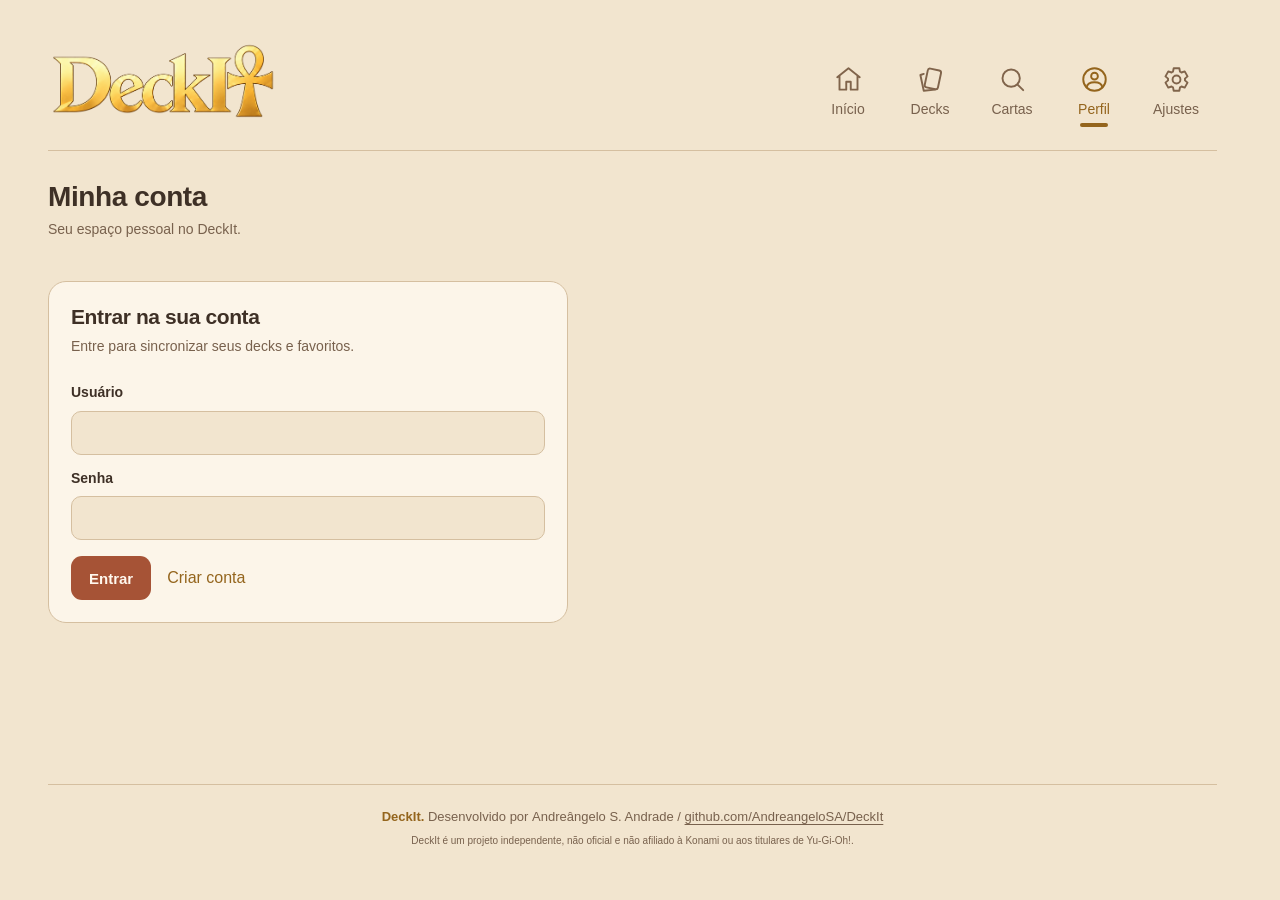
==== frontend/account.html @ 8d0951a1 "Fixed a bunch of theme inconsistencies, extended access token lifetime to 20 minutes" ====
<!DOCTYPE html>
<html lang="pt-BR">
<head>
  <meta charset="UTF-8">
  <meta name="viewport" content="width=device-width, initial-scale=1">
  <meta name="theme-color" content="#f2e5cf">
  <meta name="deckit-api-base" content="https://deckit-api.onrender.com/api/">
  <link rel="icon" type="image/png" sizes="48x48" href="assets/logo/favicon.png">
  <title>DeckIt — Minha conta</title>
  <link rel="stylesheet" href="css/style.css?v=20261104-full-theme">
  <link rel="stylesheet" href="css/account.css">
  <link rel="stylesheet" href="css/i18n-layout.css">
</head>
<body>
<a class="skip-link" href="#conteudo">Pular para o conteúdo</a>
  <div class="app">
    <header class="header">
      <div class="brand"><img src="assets/logo/deckit-contorno.png" width="2172" height="724" alt="DeckIt"></div>

    </header>
    <main id="conteudo" class="main account-page">
      <header class="account-heading">
        <h1>Minha conta</h1>
        <p>Seu espaço pessoal no DeckIt.</p>
      </header>
      <section id="auth-panel" class="auth-panel" aria-labelledby="auth-title" hidden>
        <h2 id="auth-title">Entrar na sua conta</h2>
        <p id="auth-description">Entre para sincronizar seus decks e favoritos.</p>
        <form id="auth-form" class="auth-form">
          <label for="auth-username">Usuário</label>
          <input id="auth-username" name="username" type="text" autocomplete="username" required>
          <div id="auth-email-row" hidden>
            <label for="auth-email">E-mail</label>
            <input id="auth-email" name="email" type="email" autocomplete="email">
          </div>
          <label for="auth-password">Senha</label>
          <input id="auth-password" name="password" type="password" autocomplete="current-password" required>
          <p id="auth-message" class="auth-message" role="status" hidden></p>
          <div class="auth-actions">
            <button id="auth-submit" class="create-button" type="submit">Entrar</button>
            <button id="auth-mode-toggle" class="auth-mode-toggle" type="button">Criar conta</button>
          </div>
        </form>
      </section>
      <div id="account-content" hidden>      <section class="profile-card" aria-labelledby="profile-name">
        <div class="avatar" aria-hidden="true">AS</div>
        <div class="profile-copy">
          <h2 id="profile-name">Andreângelo S. Andrade</h2>
          <p id="profile-email">andreangelo@example.com</p>
          <span class="member-label">Membro DeckIt</span>
        </div>
        <button class="edit-profile" type="button" aria-disabled="true">Editar perfil</button>
      </section>
      <section class="account-stats" aria-label="Resumo da coleção">
        <article class="stat-card"><span class="stat-value" data-profile-stat="decks">4</span><span class="stat-label">Decks</span></article>
        <article class="stat-card"><span class="stat-value" data-profile-stat="cards">0</span><span class="stat-label">Cartas totais</span></article>
        <article class="stat-card"><span class="stat-value stat-text" data-profile-stat="most-used">—</span><span class="stat-label">Carta mais utilizada</span></article>
        <article class="stat-card"><span class="stat-value" data-profile-stat="favorites">0</span><span class="stat-label">Cartas favoritas</span></article>
      </section>
      <section class="account-section" aria-labelledby="account-details-title">
        <h2 id="account-details-title">Dados da conta</h2>
        <dl class="account-details">
          <div><dt>Nome</dt><dd id="account-name">Andreângelo S. Andrade</dd></div>
          <div><dt>E-mail</dt><dd id="account-email">andreangelo@example.com</dd></div>
          <div><dt>Idioma</dt><dd>Português (Brasil)</dd></div>
        </dl>
      </section>
      <section class="account-section" aria-labelledby="account-actions-title">
        <h2 id="account-actions-title">Conta</h2>
        <a class="account-action" href="settings.html"><span><strong>Configurações</strong><small>Tema e idioma</small></span><span aria-hidden="true">→</span></a>
        <button id="logout-button" class="account-action logout-action" type="button"><span><strong>Sair da conta</strong><small>Encerrar sua sessão neste dispositivo</small></span><span aria-hidden="true">→</span></button>
      </section>
      <p class="account-note" id="account-note">Os dados exibidos são exemplos visuais e ainda não estão vinculados a uma conta.</p>
      </div>
    </main>
    <footer class="site-footer">
      <p><strong>DeckIt.</strong> <span>Desenvolvido por</span> <span class="author">Andreângelo S. Andrade</span> / <a class="repository-link" href="https://github.com/AndreangeloSA/DeckIt">github.com/AndreangeloSA/DeckIt</a></p>
      <p class="site-disclaimer">DeckIt é um projeto independente, não oficial e não afiliado à Konami ou aos titulares de Yu-Gi-Oh!.</p>
    </footer>
    <nav class="bottom-nav" aria-label="Navegação principal">
      <a class="nav-item" href="index.html"><svg class="icon" viewBox="0 0 24 24" fill="none" stroke="currentColor" stroke-width="1.7" stroke-linecap="round" stroke-linejoin="round" aria-hidden="true"><path d="m2 10 10-8 10 8M4 9v12h6v-7h4v7h6V9"/></svg><span>Início</span></a>
      <a class="nav-item" href="decks.html"><svg class="icon" viewBox="0 0 24 24" fill="none" stroke="currentColor" stroke-width="1.7" stroke-linecap="round" stroke-linejoin="round" aria-hidden="true"><rect x="8" y="3" width="12" height="17" rx="2" transform="rotate(12 14 12)"/><path d="m6 7-3 1 3 14 10-1"/></svg><span>Decks</span></a>
      <a class="nav-item" href="search.html"><svg class="icon" viewBox="0 0 24 24" fill="none" stroke="currentColor" stroke-width="1.7" stroke-linecap="round" stroke-linejoin="round" aria-hidden="true"><circle cx="10.8" cy="10.8" r="7.7"/><path d="m16.5 16.5 5 5"/></svg><span>Cartas</span></a>
      <a class="nav-item active" href="account.html" aria-current="page"><svg class="icon" viewBox="0 0 24 24" fill="none" stroke="currentColor" stroke-width="1.7" stroke-linecap="round" stroke-linejoin="round" aria-hidden="true"><circle cx="12" cy="12" r="10"/><circle cx="12" cy="9" r="3"/><path d="M5 19c1-6 13-6 14 0"/></svg><span>Perfil</span></a>
      <a class="nav-item" href="settings.html" aria-label="Configurações"><svg class="icon" viewBox="0 0 24 24" fill="none" stroke="currentColor" stroke-width="1.7" stroke-linecap="round" stroke-linejoin="round" aria-hidden="true"><path d="M9.5 2h5l.6 3a8 8 0 0 1 1.3.8l2.9-1 2.5 4.4-2.3 2a8 8 0 0 1 0 1.6l2.3 2-2.5 4.4-2.9-1a8 8 0 0 1-1.3.8l-.6 3h-5l-.6-3a8 8 0 0 1-1.3-.8l-2.9 1-2.5-4.4 2.3-2a8 8 0 0 1 0-1.6l-2.3-2 2.5-4.4 2.9 1A8 8 0 0 1 8.9 5Z"/><circle cx="12" cy="12" r="3.5"/></svg><span>Ajustes</span></a>
    </nav>
  </div>
  <script src="js/api.js?v=20261103-persistent-cache" defer></script>
  <script src="js/app.js?v=20261103-collection-edit-labels" defer></script>
</body>
</html>
---- frontend/css/style.css ----
html { scrollbar-gutter: stable; }
:root {
  color-scheme: light;
  --background: #f2e5cf;
  --surface: #fcf5e9;
  --text: #3e3026;
  --muted: #78614d;
  --icon: #80644b;
  --gold: #94651d;
  --border: #d5bfa0;
  --accent: #a65336;
  --accent-hover: #873f2b;
  --on-accent: #fff8ee;
  --accent-soft: #f1e3cf;
}
* { box-sizing: border-box; }
body { margin: 0; background: var(--background); color: var(--text); font-family: Arial, Helvetica, sans-serif; line-height: 1.4; }
button, input, a { -webkit-tap-highlight-color: transparent; }
button, input { font: inherit; }
button { color: inherit; cursor: pointer; }
button:disabled, button[aria-disabled="true"] { cursor: default; }
a { color: inherit; text-decoration: none; }
button { border: 0; }
button:focus-visible, a:focus-visible, input:focus-visible { outline: 2px solid var(--gold); outline-offset: 5px; }
.icon { width: 24px; height: 24px; flex-shrink: 0; }
.app { max-width: 760px; margin-inline: auto; padding: 24px 16px 0; }
.header { display: flex; align-items: center; justify-content: space-between; margin-bottom: 28px; }
.brand { position: relative; width: clamp(140.4px, 37.8vw, 262.8px); aspect-ratio: 1040 / 360; overflow: hidden; }
.brand img { display: block; width: 100%; height: 100%; object-fit: contain; }
.icon-button { display: inline-flex; align-items: center; justify-content: center; padding: 8px; background: transparent; color: var(--icon); min-width: 44px; min-height: 44px; }

.main { padding-top: 28px; padding-bottom: 32px; border-top: 1px solid var(--border); }
.section-heading { display: flex; align-items: center; justify-content: space-between; gap: 12px; margin-bottom: 8px; }
h1, h2 { font-size: clamp(20px, 4.4vw, 28px); line-height: 1.25; margin: 0; font-weight: 600; letter-spacing: -.4px; }
.text-button { display: flex; align-items: center; gap: 5px; padding: 8px 0 8px 8px; white-space: nowrap; background: none; color: var(--muted); font-size: 14px; }
.text-button .icon { width: 16px; height: 16px; }
.deck-list { display: grid; gap: 6px; }
.deck { width: 100%; display: flex; align-items: center; gap: 16px; padding: 6px 14px; background: var(--surface); border: 1px solid var(--border); border-radius: 15px; text-align: left; }
.deck img { display: block; width: 56px; height: auto; flex-shrink: 0; }
.deck-info { display: grid; gap: 1px; flex: 1; min-width: 0; }
.deck-info strong { font-size: clamp(16px, 3.7vw, 24px); font-weight: 600; }
.deck-info > span { font-size: 14px; color: var(--muted); }
.empty-deck-card { min-height: 104px; cursor: default; }
.empty-deck-art { display: block; width: 74px; aspect-ratio: 421 / 614; flex: 0 0 74px; border: 1px dashed var(--border); border-radius: 7px; background: color-mix(in srgb, var(--surface) 72%, var(--background)); }
@media (min-width: 700px) { .empty-deck-card { min-height: 132px; } }
.deck > .icon { color: var(--icon); width: 19px; }
.catalog { margin-top: 23px; }
.search-bar { display: flex; align-items: center; gap: 12px; margin-top: 10px; padding: 7px 10px 7px 16px; min-height: 57px; background: var(--surface); border: 1.5px solid var(--border); border-radius: 15px; color: var(--icon); }
.search-bar > .icon { width: 26px; height: 26px; }
.search-bar input { width: 100%; min-width: 0; padding: 0; border: 0; background: transparent; font-size: 16px; opacity: 1; }
.search-bar input::placeholder { color: var(--muted); opacity: 1; }
.search-bar .icon-button .icon { width: 27px; height: 27px; }
.card-grid { display: grid; grid-template-columns: repeat(3, minmax(0, 1fr)); gap: 16px; margin-top: 15px; }
.card { margin: 0; min-width: 0; text-align: center; }
.card-frame { padding: 3px; border: 1px solid var(--border); border-radius: 10px; background: var(--surface); box-shadow: inset 0 0 0 2px var(--border); overflow: hidden; }
.card img { display: block; width: 100%; height: auto; border-radius: 4px; }
figcaption { margin-top: 8px; color: var(--muted); font-size: clamp(10px, 2.5vw, 16px); overflow-wrap: break-word; }
.create-area { display: flex; justify-content: center; margin-top: 30px; }
.create-button { display: inline-flex; justify-content: center; align-items: center; gap: 16px; padding: 12px 24px; min-height: 54px; border: 1.5px solid var(--accent); border-radius: 20px; background: var(--accent); color: var(--on-accent); font-size: 18px; font-weight: 600; }
.create-button .icon { width: 28px; height: 28px; }
.bottom-nav { position: fixed; z-index: 10; bottom: 0; left: 0; right: 0; display: grid; grid-template-columns: repeat(5, minmax(0, 1fr)); padding: 12px 8px calc(12px + env(safe-area-inset-bottom)); background: color-mix(in srgb, var(--surface) 94%, transparent); border-top: 1px solid var(--border); backdrop-filter: blur(16px); }
.nav-item { display: flex; justify-content: flex-start; flex-direction: column; align-items: center; gap: 5px; position: relative; padding: 3px 4px 10px; background: transparent; color: var(--muted); font-size: 12px; min-height: 56px; }
.nav-item .icon { width: 27px; height: 27px; color: var(--icon); }
.nav-item.active, .nav-item.active .icon { color: var(--gold); }
.nav-item.active::after { content: ""; width: 28px; height: 4px; border-radius: 8px; background: var(--gold); position: absolute; bottom: 0; }
.sr-only { position: absolute; width: 1px; height: 1px; padding: 0; margin: -1px; overflow: hidden; clip-path: inset(50%); white-space: nowrap; border: 0; }
.skip-link { position: fixed; z-index: 20; top: 10px; left: 10px; padding: 10px; background: var(--gold); color: var(--background); transform: translateY(-200%); }
.skip-link:focus { transform: translateY(0); }
@media (min-width: 540px) {
  .app { padding: 32px 30px 0; }
  .header { margin-bottom: 36px; }
  .deck { padding: 10px 22px; gap: 24px; border-radius: 20px; }
  .deck img { width: 78px; }
  .deck-info > span { font-size: 18px; }
  .text-button { font-size: 18px; }
  .catalog { margin-top: 32px; }
  .search-bar { min-height: 72px; padding-inline: 22px; }
  .search-bar input { font-size: 22px; }
  .card-grid { gap: 28px; margin-top: 22px; }
  .create-area { margin-top: 40px; }
  .create-button { font-size: 22px; padding: 16px 32px; }
}
@media (min-width: 1000px) {
  .app { max-width: 1320px; padding: 40px 48px; display: grid; grid-template-columns: minmax(0, 1fr) 410px; column-gap: 40px; }
  .header { grid-column: 1; min-height: 82px; margin-bottom: 28px; }
  .brand { width: 234px; }
  .bottom-nav { position: static; grid-column: 2; grid-row: 1; width: 410px; grid-template-columns: repeat(5, minmax(64px, 1fr)); align-self: center; align-items: center; justify-self: end; gap: 0; border: 0; padding: 8px 0; background: transparent; backdrop-filter: none; }
  .nav-item { min-width: 64px; font-size: 14px; gap: 8px; }
  .main { grid-column: 1 / -1; display: grid; grid-template-columns: minmax(300px, .85fr) minmax(0, 1.35fr); gap: 32px 48px; align-items: start; padding-bottom: 24px; }
  .catalog { margin-top: 0; grid-column: 2; grid-row: 1; }
  .decks { grid-column: 1; }
  .section-heading { min-height: 35px; margin-bottom: 18px; }
  .deck-list { gap: 12px; }
  .deck { min-height: 132px; gap: 18px; }
  .deck img { width: 72px; }
  .deck-info strong { font-size: 21px; }
  .search-bar { margin-top: 22px; }
  .create-area { margin-top: 24px; }
  .card-grid { gap: 20px; }
}



.site-footer {
  grid-column: 1 / -1;
  padding: 20px 8px calc(112px + env(safe-area-inset-bottom));
  border-top: 1px solid var(--border);
  color: var(--muted);
  text-align: center;
  font-size: 12px;
  line-height: 1.8;
}
.site-footer p { margin: 0; }
.site-footer strong { color: var(--gold); font-weight: 600; }
.site-footer .author { display: inline-block; }
@media (min-width: 1000px) {
  .site-footer { margin-top: 24px; padding-bottom: 12px; font-size: 13px; }
}
.site-footer .repository-link { text-decoration: underline; text-underline-offset: 3px; overflow-wrap: anywhere; }
.site-footer .repository-link:hover { color: var(--gold); }

/* Redução sutil dos espaços no celular, preservando o tamanho dos elementos. */
@media (max-width: 539px) {
  .app { padding-top: 20px; }
  .header { margin-bottom: 21px; }
  .main { padding-top: 21px; padding-bottom: 25px; }
  .catalog { margin-top: 18px; }
  .search-bar { margin-top: 6px; }
  .card-grid { margin-top: 11px; }
  .create-area { margin-top: 23px; }
  .site-footer { padding-top: 16px; }
}
@media (max-width: 999px) {
  .site-footer { padding-top: 28px; }
}
/* Mantém a assinatura no fim da tela quando a página tem pouco conteúdo. */
.app { min-height: 100vh; min-height: 100svh; }
.site-footer { margin-top: auto; }
@media (max-width: 999px) {
  .app { display: flex; flex-direction: column; }
  .main { flex: 1 0 auto; width: 100%; }
  .site-footer { width: 100%; }
}
@media (min-width: 1000px) {
  .app { grid-template-rows: auto 1fr auto; }
  .main { align-self: start; }
  .site-footer { align-self: end; }
}
.deck-link { color: inherit; text-decoration: none; cursor: pointer; }
.deck-link:hover { border-color: var(--accent); }

:root[data-theme="dark"] {
  color-scheme: dark;
  --background: #242329;
  --surface: #302e35;
  --text: #f2efe9;
  --muted: #c1bbc4;
  --icon: #c0b6c7;
  --gold: #e6c56e;
  --border: #4c4651;
  --accent: #cf8064;
  --accent-hover: #dd967a;
  --on-accent: #211b19;
  --accent-soft: #473d4a;
}
:root[data-theme="light"] {
  color-scheme: light;
  --background: #f7f8fa;
  --surface: #ffffff;
  --text: #282b30;
  --muted: #656b73;
  --icon: #656b73;
  --gold: #94651d;
  --border: #dfe3e7;
  --accent: #a65336;
  --accent-hover: #873f2b;
  --on-accent: #fff8ee;
  --accent-soft: #f1e3cf;
}
:root[data-theme="dark"] {
  color-scheme: dark;
  --background: #27242b;
  --surface: #35313a;
  --text: #f4f0e8;
  --muted: #c6bdc7;
  --icon: #c6b9cc;
  --gold: #e6c56e;
  --border: #514956;
  --accent: #cf8064;
  --accent-hover: #dd967a;
  --on-accent: #211b19;
  --accent-soft: #473d4a;
}
:root[data-theme="light"] {
  color-scheme: light;
  --background: #f7f8fa;
  --surface: #ffffff;
  --text: #282b30;
  --muted: #656b73;
  --icon: #656b73;
  --gold: #94651d;
  --border: #dfe3e7;
  --accent: #a65336;
  --accent-hover: #873f2b;
  --on-accent: #fff8ee;
  --accent-soft: #f1e3cf;
}



/* Barra de pesquisa de cartas compartilhada entre as telas. */
.card-search-filter { display: inline-flex; flex: 0 0 44px; align-items: center; justify-content: center; width: 44px; min-width: 44px; height: 44px; min-height: 44px; padding: 8px; border: 0; border-radius: 9px; background: transparent; color: var(--icon); }
.card-search-filter > .icon { display: block; width: 27px; height: 27px; }
.card-search-filter:hover { width: 44px; min-width: 44px; height: 44px; min-height: 44px; border-radius: 9px; background: color-mix(in srgb, var(--border) 35%, transparent); transition: background-color 160ms ease; }
.search-bar, .card-search-form { position: relative; }
.card-filter-panel { position: absolute; z-index: 20; top: calc(100% + 8px); right: 0; display: grid; grid-template-columns: repeat(2, minmax(0, 1fr)); gap: 12px; width: min(560px, calc(100vw - 32px)); min-width: 0; margin: 0; padding: 20px; border: 1px solid var(--border); border-radius: 16px; background: var(--surface); color: var(--text); box-shadow: 0 14px 34px rgb(0 0 0 / 22%); }
.card-filter-panel[hidden] { display: none; }
.card-filter-panel legend { grid-column: 1 / -1; float: left; width: 100%; margin: 0 0 4px; padding: 0 0 12px; border: 0; border-bottom: 2px solid var(--border); color: var(--text); font-size: 17px; font-weight: 700; }
.card-filter-panel label { display: grid; gap: 6px; min-width: 0; padding: 10px; border: 1px solid var(--border); border-radius: 11px; background: var(--background); color: var(--text); font-size: 13px; font-weight: 600; }
.card-filter-panel input { width: 100%; min-width: 0; height: 42px; padding: 8px 10px; border: 1px solid var(--border); border-radius: 8px; background: var(--surface); color: var(--text); font: inherit; font-size: 14px; font-weight: 400; box-shadow: none; }
.card-filter-panel input::placeholder { color: var(--muted); opacity: 1; }
.card-filter-panel input:focus { outline: 3px solid color-mix(in srgb, var(--accent) 24%, transparent); outline-offset: 1px; border-color: var(--accent); }
.card-filter-panel label:nth-of-type(n+6) { border-top: 2px solid var(--border); }
@media (min-width: 600px) { .card-filter-panel { grid-template-columns: repeat(3, minmax(0, 1fr)); } }
.card-search-submit { flex: 0 0 80px; width: 80px; min-width: 80px; min-height: 38px; padding: 6px 8px; border: 0; border-radius: 9px; background: var(--accent); color: var(--on-accent); font: inherit; font-size: 13px; white-space: nowrap; }
.site-footer .site-disclaimer { margin: 5px auto 0; max-width: 760px; color: var(--muted); font-size: 10px; line-height: 1.45; }
/* API-backed card actions */
.favorite-card-button { position: absolute; top: 9px; right: 9px; display: grid; place-items: center; width: 38px; height: 38px; border: 1px solid var(--border); border-radius: 50%; background: var(--surface); color: var(--accent, #a65336); font-size: 22px; line-height: 1; cursor: pointer; }
.search-card, .builder-card { position: relative; }
.favorite-card-button[aria-pressed="true"] { background: var(--accent); color: var(--on-accent); }
.search-error { grid-column: 1 / -1; padding: 14px; border: 1px solid var(--border); border-radius: 12px; background: var(--surface); color: var(--text); }
.search-load-more { display: block; min-width: 150px; min-height: 42px; margin: 18px auto 0; padding: 9px 18px; border: 1px solid var(--border); border-radius: 10px; background: var(--surface); color: var(--text); font: inherit; font-weight: 600; }
.search-load-more:hover { border-color: var(--accent); background: var(--accent-soft); }
.search-load-more[hidden] { display: none; }
.auth-panel[hidden], #account-content[hidden] { display: none; }
.sample-cards-note { margin: 8px 0 14px; color: var(--muted); font-size: 13px; line-height: 1.4; }

/* Card preview: native modal keeps keyboard focus within the foreground. */
.card-preview-button { display: block; width: 100%; padding: 0; border: 0; background: transparent; color: var(--text); font: inherit; cursor: pointer; }
.card-preview-button span { display: block; margin-top: 8px; font-size: clamp(11px, 2.7vw, 15px); line-height: 1.35; overflow-wrap: anywhere; }
.card-preview-button:focus-visible, .card-preview-close:focus-visible { outline: 3px solid var(--accent, #a65336); outline-offset: 4px; }
body.card-preview-open { overflow: hidden; }
.card-preview-dialog { box-sizing: border-box; width: min(960px, calc(100% - 24px)); max-width: none; max-height: calc(100dvh - 24px); margin: auto; padding: 48px 16px 20px; overflow: auto; border: 1px solid var(--border); border-radius: 18px; background: var(--surface); color: var(--text); box-shadow: 0 24px 80px #0008; }
.card-preview-dialog::backdrop { background: rgb(20 15 12 / 78%); }
.card-preview-close { position: absolute; top: 4px; right: 8px; width: 44px; height: 44px; border: 0; border-radius: 50%; background: var(--surface); color: var(--text); font-size: 30px; cursor: pointer; }
.card-preview-layout { display: grid; gap: 20px; min-width: 0; }
.card-preview-art img { display: block; width: min(100%, 360px); height: auto; margin: auto; border-radius: 9px; }
.card-preview-art img[hidden] { display: none; }
.card-preview-details { min-width: 0; padding: 18px; border: 1px solid var(--border); border-radius: 12px; background: var(--surface); overflow-wrap: anywhere; }
.card-preview-details h2 { margin: 0 0 18px; font-size: 23px; }
.card-preview-details dl { display: grid; grid-template-columns: repeat(2, minmax(0, 1fr)); gap: 14px; margin: 0; }
.card-preview-details dt { color: var(--muted); font-size: 12px; }
.card-preview-details dd { margin: 4px 0 0; font-weight: 600; }
.card-preview-description { white-space: pre-wrap; line-height: 1.6; }
@media (min-width: 700px) {
  .card-preview-layout { grid-template-columns: minmax(0, 1fr) minmax(0, 1fr); align-items: start; gap: 0; }
  .card-preview-art { position: relative; z-index: 1; }
  .card-preview-art img { width: 100%; max-width: 421px; }
  .card-preview-details { margin: 16px 0; border-radius: 0 12px 12px 0; }
}
@media (prefers-reduced-motion: no-preference) {
  .card-preview-dialog[open] .card-preview-details { animation: card-details-reveal 240ms ease-out; }
  @keyframes card-details-reveal { from { opacity: 0; transform: translateX(-24px); } to { opacity: 1; transform: translateX(0); } }
}
.card-thumbnail-placeholder { display: grid; place-items: center; width: 100%; aspect-ratio: 421 / 614; margin: 0; border: 1px solid var(--border); border-radius: 7px; background: var(--surface); color: var(--muted); font-size: 48px; }

:root[data-theme="dark"] :is(.card, .card-frame, .search-card, .deck-card, .builder-card, .chosen-card, .choice-grid label, .card-quantity button, .card-add-controls select, .chosen-card select) { background: var(--surface); border-color: var(--border); color: var(--text); }
:root[data-theme="dark"] :is(.card figcaption, .search-card figcaption, .deck-card figcaption, .builder-card h3, .chosen-card > div, .card-add-controls label) { color: var(--text); }
.card-preview-button img { display: block; width: 100%; height: auto; border-radius: 7px; }
:root[data-theme="dark"] .card-frame { box-shadow: inset 0 0 0 2px var(--border); }
---- frontend/css/account.css ----
.account-page { display: block; width: 100%; max-width: none; margin: 0; justify-self: stretch; }
.account-heading { margin-bottom: 22px; }
.account-heading p { margin: 6px 0 0; color: var(--muted); font-size: 14px; }
.profile-card { display: flex; flex-wrap: wrap; align-items: center; gap: 16px; padding: 20px; border: 1px solid var(--border); border-radius: 18px; background: var(--surface); }
.avatar { display: grid; place-items: center; width: 64px; height: 64px; flex: 0 0 64px; border-radius: 50%; background: var(--accent); color: var(--on-accent); font-size: 20px; font-weight: 700; }
.profile-copy { flex: 1; min-width: 180px; }
.profile-copy h2 { margin: 0; font-size: 18px; }
.profile-copy p { margin: 4px 0; color: var(--muted); font-size: 13px; overflow-wrap: anywhere; }
.member-label { color: var(--gold); font-size: 12px; }
.edit-profile { min-height: 40px; padding: 8px 14px; border: 1px solid var(--accent); border-radius: 11px; background: transparent; color: var(--accent); font: inherit; font-size: 13px; }
.account-stats { display: grid; grid-template-columns: repeat(3, minmax(0, 1fr)); gap: 10px; margin: 18px 0 26px; }
.stat-card { display: grid; justify-items: center; gap: 4px; padding: 14px 6px; border: 1px solid var(--border); border-radius: 14px; background: var(--surface); text-align: center; }
.stat-value { color: var(--gold); font-size: 22px; font-weight: 700; }
.stat-label { color: var(--muted); font-size: 11px; line-height: 1.3; }
.account-section { margin-top: 24px; }
.account-section > h2 { margin: 0 0 12px; font-size: 18px; }
.account-details { margin: 0; padding: 0 16px; border: 1px solid var(--border); border-radius: 14px; background: var(--surface); }
.account-details > div { display: flex; justify-content: space-between; gap: 16px; padding: 13px 0; border-bottom: 1px solid var(--border); font-size: 13px; }
.account-details > div:last-child { border-bottom: 0; }
.account-details dt { color: var(--muted); }
.account-details dd { margin: 0; color: var(--text); text-align: right; }
.account-action { display: flex; align-items: center; justify-content: space-between; width: 100%; gap: 16px; min-height: 62px; padding: 12px 16px; border: 1px solid var(--border); border-radius: 13px; background: var(--surface); color: var(--text); text-align: left; font: inherit; }
.account-action + .account-action { margin-top: 9px; }
.account-action strong, .account-action small { display: block; }
.account-action strong { font-size: 14px; font-weight: 600; }
.account-action small { margin-top: 4px; color: var(--muted); font-size: 12px; }
.account-action > span:last-child { color: var(--gold); font-size: 20px; }
.logout-action > span:last-child { color: var(--accent); }
.account-note { margin: 18px 0 0; color: var(--muted); font-size: 12px; line-height: 1.5; }
@media (min-width: 700px) {
 .profile-card { flex-wrap: nowrap; padding: 24px; }
 .account-stats { gap: 16px; margin-block: 22px 32px; }
 .stat-card { padding: 18px; }
 .stat-label { font-size: 13px; }
 .account-details { padding-inline: 20px; }
}
.account-stats { grid-template-columns: repeat(4, minmax(0, 1fr)); gap: 8px; }
.account-stats .stat-card { width: 100%; min-width: 0; aspect-ratio: 1; height: auto; padding: 6px 4px; align-content: center; justify-self: stretch; }
.stat-card .stat-value { max-width: 100%; overflow: hidden; text-overflow: ellipsis; white-space: nowrap; }
.stat-card .stat-value.stat-text { font-size: clamp(9px, 2.5vw, 13px); }
.stat-card .stat-label { max-width: 100%; font-size: clamp(8px, 2vw, 11px); line-height: 1.2; }
.auth-panel { max-width: 520px; padding: 22px; border: 1px solid var(--border); border-radius: 18px; background: var(--surface); }
.auth-panel[hidden], #account-content[hidden] { display: none; }
.auth-panel h2 { margin: 0; font-size: 21px; }
.auth-panel > p { margin: 7px 0 20px; color: var(--muted); font-size: 14px; }
.auth-form { display: grid; gap: 8px; }
.auth-form label { margin-top: 6px; color: var(--text); font-size: 14px; font-weight: 600; }
.auth-form input { width: 100%; min-height: 44px; padding: 9px 12px; border: 1px solid var(--border); border-radius: 10px; background: var(--background); color: var(--text); font: inherit; }
.auth-form > div[hidden] { display: none; }
.auth-message { margin: 4px 0; color: var(--accent); font-size: 13px; }
.auth-actions { display: flex; flex-wrap: wrap; align-items: center; gap: 12px; margin-top: 8px; }
.auth-actions .create-button { min-height: 44px; padding: 8px 18px; border: 0; border-radius: 11px; font-size: 15px; }
.auth-mode-toggle { min-height: 44px; padding: 8px 4px; border: 0; background: transparent; color: var(--gold); font: inherit; }
---- frontend/css/i18n-layout.css ----
.settings-page, .account-page, .search-page { width: 100%; }
/* Mantém as dimensões dos componentes estáveis entre idiomas. */
.bottom-nav .nav-item { min-width: 0; white-space: nowrap; }
.bottom-nav .nav-item > span { display: block; max-width: 100%; overflow: hidden; text-overflow: clip; white-space: nowrap; font-size: clamp(9px, 2.6vw, 12px); line-height: 1.2; }
.create-area .create-button { width: 178px; min-width: 178px; white-space: nowrap; }
.decks-heading > .create-button { width: 144px; min-width: 144px; white-space: nowrap; }
.card-search-form > button { width: 86px; min-width: 86px; flex: 0 0 86px; padding-inline: 4px; white-space: nowrap; }
.open-deck { height: 36px; min-height: 36px; flex: 0 0 36px; white-space: nowrap; }
.create-actions > button { width: 148px; min-width: 148px; white-space: nowrap; }
.edit-profile { width: 140px; min-width: 140px; white-space: nowrap; }
.option-card { display: grid; grid-template-columns: 36px minmax(0, 1fr) 18px; align-items: center; flex-wrap: nowrap; height: 82px; min-height: 82px; }
.option-card > span:nth-of-type(2) { min-width: 0; }
.option-card small { display: -webkit-box; overflow: hidden; -webkit-box-orient: vertical; -webkit-line-clamp: 2; line-height: 1.25; }
.option-card .selection-mark { position: static; justify-self: end; margin: 0; }
.account-action { height: 76px; min-height: 76px; }
.account-action > span:first-child { min-width: 0; }
.account-action > span:last-child { flex: 0 0 auto; }
.account-action small { display: -webkit-box; overflow: hidden; -webkit-box-orient: vertical; -webkit-line-clamp: 2; line-height: 1.25; }
.card figcaption, .deck-card figcaption, .search-card figcaption { min-height: 2.8em; display: flex; justify-content: center; }
.collection-info > p { min-height: 1.4em; }
.settings-section-heading { min-height: 58px; }
.settings-section-heading > div { min-width: 0; }
.settings-section-heading p { min-height: 2.5em; }
@media (max-width: 539px) {
  .decks-heading { align-items: flex-start; }
  .decks-heading > h1 { flex: 1 0 100%; }
  .decks-heading > .create-button { align-self: flex-start; }
}
@media (min-width: 540px) {
  .bottom-nav .nav-item > span { font-size: 14px; }
}
@media (min-width: 700px) {
  .option-card { height: 112px; min-height: 112px; }
}

/* Reserva linhas para que descrições traduzidas não alterem a altura das seções. */
.account-heading > p, .search-heading > p, .settings-heading > p {
  min-height: 2.8em;
  display: -webkit-box;
  overflow: hidden;
  -webkit-box-orient: vertical;
  -webkit-line-clamp: 2;
}
.settings-section-heading { height: 68px; min-height: 68px; }
.settings-section-heading p { display: -webkit-box; overflow: hidden; -webkit-box-orient: vertical; -webkit-line-clamp: 2; }
.account-details > div { height: 48px; min-height: 48px; align-items: center; }
.account-details dt { white-space: nowrap; }
.account-details dd { min-width: 0; overflow: hidden; text-overflow: ellipsis; white-space: nowrap; }
.account-note { min-height: 4.2em; display: -webkit-box; overflow: hidden; -webkit-box-orient: vertical; -webkit-line-clamp: 3; }
.create-note { min-height: 2.8em; display: -webkit-box; overflow: hidden; -webkit-box-orient: vertical; -webkit-line-clamp: 2; }
.single-deck-heading h1 { min-width: 0; overflow: hidden; text-overflow: ellipsis; white-space: nowrap; }
/* Controles da busca e do editor de decks não dependem da largura do rótulo. */
.card-search > .card-search-submit { width: 80px; min-width: 80px; flex: 0 0 80px; height: 36px; min-height: 36px; padding-inline: 4px; white-space: nowrap; }
.card-add-controls label { display: grid; grid-template-rows: 14px 32px; align-content: start; gap: 2px; height: 48px; min-height: 48px; overflow: hidden; font-size: 10px; line-height: 14px; white-space: nowrap; }
.card-add-controls select { width: 100%; height: 32px; min-height: 32px; }
.card-add-controls > button { height: 42px; min-height: 42px; max-height: 42px; display: grid; place-items: center; overflow: hidden; padding: 2px 4px; font-size: 10px; line-height: 1.15; text-align: center; white-space: normal; }
.create-actions > a { width: 80px; text-align: center; white-space: nowrap; }
.chosen-card label { height: 32px; min-height: 32px; overflow: hidden; white-space: nowrap; font-size: 9px; line-height: 1; }
.chosen-card select { width: 42px; height: 28px; min-height: 28px; flex: 0 0 42px; }
.chosen-card button { width: 64px; height: 24px; min-height: 24px; overflow: hidden; white-space: nowrap; }



.settings-heading { margin-bottom: 16px; }
.settings-page > .settings-section:first-of-type { padding-top: 14px; }



.card-search > button.card-search-filter { background: transparent !important; color: var(--icon); }

.card-search > button.card-search-filter:hover { width: 44px; min-width: 44px; height: 44px; min-height: 44px; border-radius: 9px; background: color-mix(in srgb, var(--border) 35%, transparent) !important; transition: background-color 160ms ease; }

.card-search-form > button.card-search-filter { flex: 0 0 44px; width: 44px; min-width: 44px; height: 44px; min-height: 44px; padding: 8px; background: transparent; color: var(--icon); }
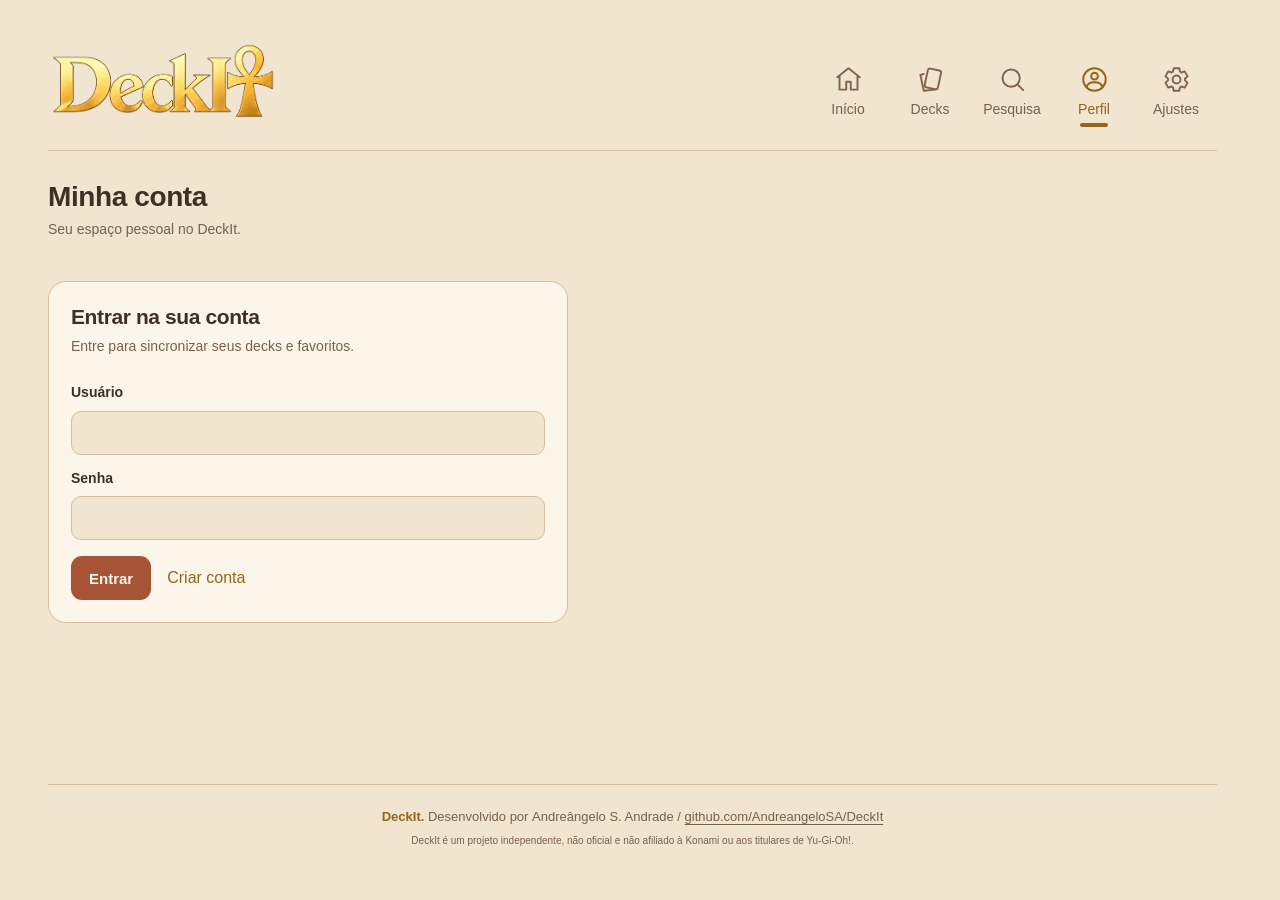
==== commit 28448e2d: "Added plenty of quality of life features, such as loading icons, success confirmation etc. Added wak" ====
--- a/frontend/account.html
+++ b/frontend/account.html
@@ -57,6 +57,7 @@
         <article class="stat-card"><span class="stat-value stat-text" data-profile-stat="most-used">—</span><span class="stat-label">Carta mais utilizada</span></article>
         <article class="stat-card"><span class="stat-value" data-profile-stat="favorites">0</span><span class="stat-label">Cartas favoritas</span></article>
       </section>
+      <a class="account-action" href="favorites.html"><strong>Ver cartas favoritas</strong><span aria-hidden="true">→</span></a>
       <section class="account-section" aria-labelledby="account-details-title">
         <h2 id="account-details-title">Dados da conta</h2>
         <dl class="account-details">
@@ -80,7 +81,7 @@
     <nav class="bottom-nav" aria-label="Navegação principal">
       <a class="nav-item" href="index.html"><svg class="icon" viewBox="0 0 24 24" fill="none" stroke="currentColor" stroke-width="1.7" stroke-linecap="round" stroke-linejoin="round" aria-hidden="true"><path d="m2 10 10-8 10 8M4 9v12h6v-7h4v7h6V9"/></svg><span>Início</span></a>
       <a class="nav-item" href="decks.html"><svg class="icon" viewBox="0 0 24 24" fill="none" stroke="currentColor" stroke-width="1.7" stroke-linecap="round" stroke-linejoin="round" aria-hidden="true"><rect x="8" y="3" width="12" height="17" rx="2" transform="rotate(12 14 12)"/><path d="m6 7-3 1 3 14 10-1"/></svg><span>Decks</span></a>
-      <a class="nav-item" href="search.html"><svg class="icon" viewBox="0 0 24 24" fill="none" stroke="currentColor" stroke-width="1.7" stroke-linecap="round" stroke-linejoin="round" aria-hidden="true"><circle cx="10.8" cy="10.8" r="7.7"/><path d="m16.5 16.5 5 5"/></svg><span>Cartas</span></a>
+      <a class="nav-item" href="search.html"><svg class="icon" viewBox="0 0 24 24" fill="none" stroke="currentColor" stroke-width="1.7" stroke-linecap="round" stroke-linejoin="round" aria-hidden="true"><circle cx="10.8" cy="10.8" r="7.7"/><path d="m16.5 16.5 5 5"/></svg><span>Pesquisa</span></a>
       <a class="nav-item active" href="account.html" aria-current="page"><svg class="icon" viewBox="0 0 24 24" fill="none" stroke="currentColor" stroke-width="1.7" stroke-linecap="round" stroke-linejoin="round" aria-hidden="true"><circle cx="12" cy="12" r="10"/><circle cx="12" cy="9" r="3"/><path d="M5 19c1-6 13-6 14 0"/></svg><span>Perfil</span></a>
       <a class="nav-item" href="settings.html" aria-label="Configurações"><svg class="icon" viewBox="0 0 24 24" fill="none" stroke="currentColor" stroke-width="1.7" stroke-linecap="round" stroke-linejoin="round" aria-hidden="true"><path d="M9.5 2h5l.6 3a8 8 0 0 1 1.3.8l2.9-1 2.5 4.4-2.3 2a8 8 0 0 1 0 1.6l2.3 2-2.5 4.4-2.9-1a8 8 0 0 1-1.3.8l-.6 3h-5l-.6-3a8 8 0 0 1-1.3-.8l-2.9 1-2.5-4.4 2.3-2a8 8 0 0 1 0-1.6l-2.3-2 2.5-4.4 2.9 1A8 8 0 0 1 8.9 5Z"/><circle cx="12" cy="12" r="3.5"/></svg><span>Ajustes</span></a>
     </nav>
--- a/frontend/css/style.css
+++ b/frontend/css/style.css
@@ -43,7 +43,6 @@
 .empty-deck-card { min-height: 104px; cursor: default; }
 .empty-deck-art { display: block; width: 74px; aspect-ratio: 421 / 614; flex: 0 0 74px; border: 1px dashed var(--border); border-radius: 7px; background: color-mix(in srgb, var(--surface) 72%, var(--background)); }
 @media (min-width: 700px) { .empty-deck-card { min-height: 132px; } }
-.deck > .icon { color: var(--icon); width: 19px; }
 .catalog { margin-top: 23px; }
 .search-bar { display: flex; align-items: center; gap: 12px; margin-top: 10px; padding: 7px 10px 7px 16px; min-height: 57px; background: var(--surface); border: 1.5px solid var(--border); border-radius: 15px; color: var(--icon); }
 .search-bar > .icon { width: 26px; height: 26px; }
@@ -225,7 +224,7 @@
 .card-search-submit { flex: 0 0 80px; width: 80px; min-width: 80px; min-height: 38px; padding: 6px 8px; border: 0; border-radius: 9px; background: var(--accent); color: var(--on-accent); font: inherit; font-size: 13px; white-space: nowrap; }
 .site-footer .site-disclaimer { margin: 5px auto 0; max-width: 760px; color: var(--muted); font-size: 10px; line-height: 1.45; }
 /* API-backed card actions */
-.favorite-card-button { position: absolute; top: 9px; right: 9px; display: grid; place-items: center; width: 38px; height: 38px; border: 1px solid var(--border); border-radius: 50%; background: var(--surface); color: var(--accent, #a65336); font-size: 22px; line-height: 1; cursor: pointer; }
+.favorite-card-button { position: absolute; top: 6px; right: 6px; padding: 0; display: grid; place-items: center; width: 27px; height: 27px; border: 1px solid var(--border); border-radius: 50%; background: var(--surface); color: var(--accent, #a65336); font-size: 15px; line-height: 1; cursor: pointer; }
 .search-card, .builder-card { position: relative; }
 .favorite-card-button[aria-pressed="true"] { background: var(--accent); color: var(--on-accent); }
 .search-error { grid-column: 1 / -1; padding: 14px; border: 1px solid var(--border); border-radius: 12px; background: var(--surface); color: var(--text); }
@@ -268,3 +267,73 @@
 :root[data-theme="dark"] :is(.card figcaption, .search-card figcaption, .deck-card figcaption, .builder-card h3, .chosen-card > div, .card-add-controls label) { color: var(--text); }
 .card-preview-button img { display: block; width: 100%; height: auto; border-radius: 7px; }
 :root[data-theme="dark"] .card-frame { box-shadow: inset 0 0 0 2px var(--border); }
+
+:where(button[aria-busy="true"]) { position: relative; }
+button[aria-busy="true"] { cursor: progress; }
+button[aria-busy="true"]::after {
+  content: "";
+  position: absolute;
+  inset: 0;
+  margin: auto;
+  width: 0.9em;
+  height: 0.9em;
+  border: 2px solid var(--border);
+  border-top-color: var(--text);
+  border-radius: 50%;
+  background: var(--surface);
+  box-shadow: 0 0 0 3px var(--surface);
+  animation: deckit-button-spin 0.8s linear infinite;
+}
+@keyframes deckit-button-spin { to { transform: rotate(360deg); } }
+@media (prefers-reduced-motion: reduce) {
+  button[aria-busy="true"]::after { animation: none; }
+}
+
+.deck-list-status { grid-column: 1 / -1; display: flex; align-items: center; justify-content: center; gap: 10px; min-height: 64px; color: var(--text); }
+.collection-spinner { display: inline-block; width: 1em; height: 1em; border: 2px solid var(--border); border-top-color: currentColor; border-radius: 50%; vertical-align: middle; animation: deckit-button-spin .8s linear infinite; }
+@media (prefers-reduced-motion: reduce) { .collection-spinner { animation: none; } }
+
+.thumbnail-name {
+  display: block;
+  min-width: 0;
+  max-width: 100%;
+  overflow: hidden;
+  white-space: nowrap;
+  text-overflow: ellipsis;
+}
+.chosen-card strong { min-width: 0; }
+
+/* A largura de referência é a coluna da grade de favoritas, descontando sua borda e seu preenchimento. */
+.main {
+  container-type: inline-size;
+  --thumbnail-columns: 4;
+  --thumbnail-gap: 6px;
+  --thumbnail-padding: 4px;
+  --thumbnail-cell: calc((100cqw + var(--thumbnail-gap)) / var(--thumbnail-columns) - var(--thumbnail-gap));
+  --thumbnail-art: calc(var(--thumbnail-cell) - 2 * var(--thumbnail-padding) - 2px);
+}
+@media (min-width: 540px) {
+  .main { --thumbnail-columns: 6; --thumbnail-gap: 10px; --thumbnail-padding: 6px; }
+}
+@media (min-width: 1000px) {
+  .main { --thumbnail-columns: 8; }
+}
+.main :is(.search-card-grid, .single-deck-grid, .builder-card-grid, .chosen-card-items) {
+  grid-template-columns: repeat(auto-fill, var(--thumbnail-cell));
+  gap: var(--thumbnail-gap);
+}
+.main :is(.search-card, .deck-card, .builder-card, .chosen-card) { padding: var(--thumbnail-padding); }
+.main .builder-card img { width: 100%; }
+.main :is(.deck img, .deck-cover, .empty-deck-art) { width: var(--thumbnail-art); flex: 0 0 auto; }
+.main .deck-cover img, .main .deck img, .main .chosen-card > img,
+.main :is(.builder-card, .deck-card, .search-card) img {
+  aspect-ratio: 421 / 614;
+  object-fit: contain;
+  height: auto;
+}
+.main .builder-card select, .main .chosen-card button { max-width: 100%; }
+.main .card-quantity { gap: 2px; }
+.main .card-quantity output { min-width: 1ch; }
+
+.main .chosen-card .thumbnail-trigger { width: 100%; height: auto; padding: 0; }
+.main .chosen-card .thumbnail-trigger img { display: block; width: 100%; height: auto; aspect-ratio: 421 / 614; border-radius: 5px; }
--- a/frontend/css/account.css
+++ b/frontend/css/account.css
@@ -51,3 +51,7 @@
 .auth-actions { display: flex; flex-wrap: wrap; align-items: center; gap: 12px; margin-top: 8px; }
 .auth-actions .create-button { min-height: 44px; padding: 8px 18px; border: 0; border-radius: 11px; font-size: 15px; }
 .auth-mode-toggle { min-height: 44px; padding: 8px 4px; border: 0; background: transparent; color: var(--gold); font: inherit; }
+
+@media (min-width: 900px) {
+  .account-stats .stat-card { aspect-ratio: 5 / 3; }
+}
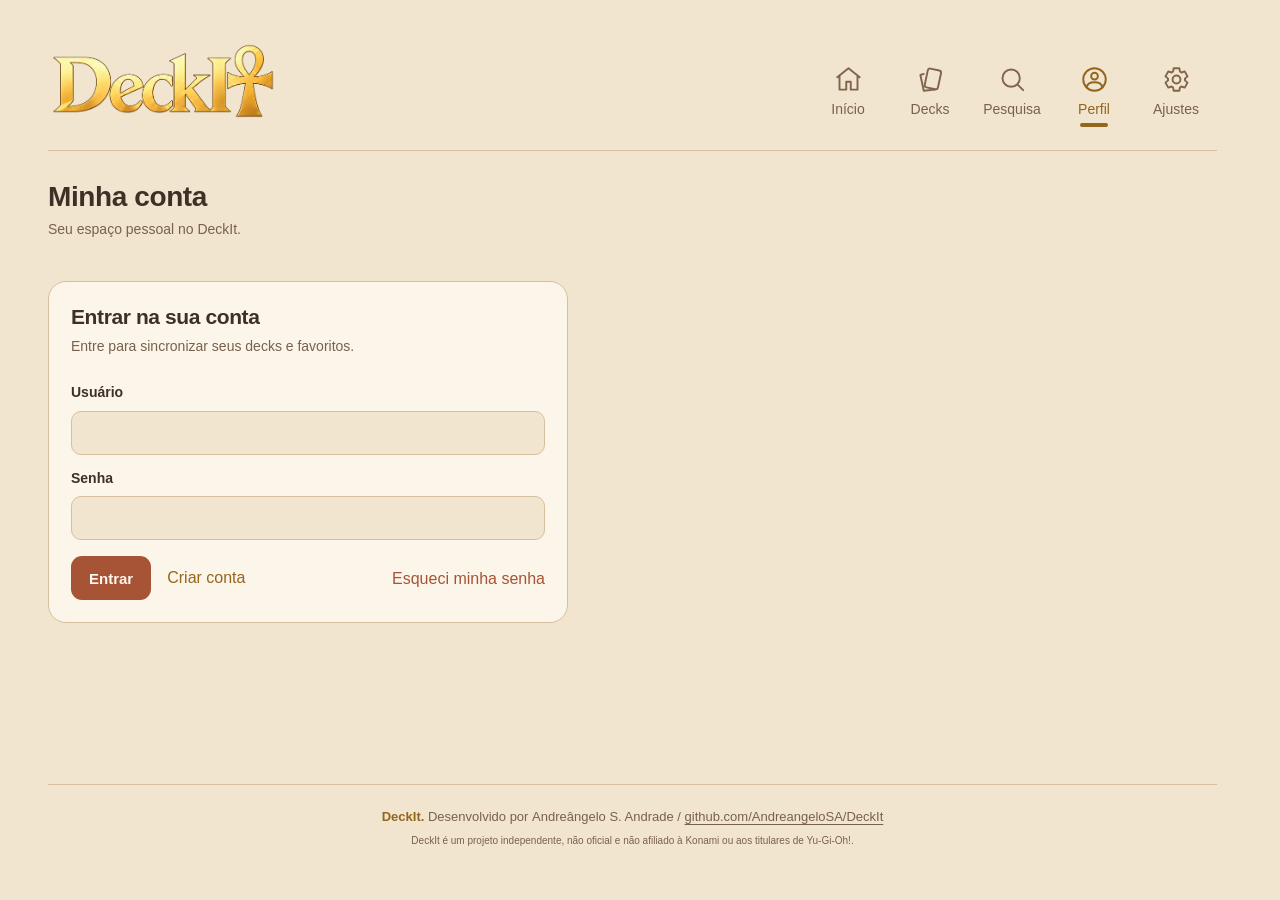
==== commit caa036d2: "Added password reset screens and fully implemented the functionality" ====
--- a/frontend/account.html
+++ b/frontend/account.html
@@ -3,12 +3,22 @@
 <head>
   <meta charset="UTF-8">
   <meta name="viewport" content="width=device-width, initial-scale=1">
+    <script>
+    (() => {
+      try {
+        const theme = localStorage.getItem("deckit.local.theme");
+        document.documentElement.dataset.theme = ["desert", "dark", "light"].includes(theme) ? theme : "desert";
+      } catch (_) {
+        document.documentElement.dataset.theme = "desert";
+      }
+    })();
+  </script>
   <meta name="theme-color" content="#f2e5cf">
   <meta name="deckit-api-base" content="https://deckit-api.onrender.com/api/">
   <link rel="icon" type="image/png" sizes="48x48" href="assets/logo/favicon.png">
   <title>DeckIt — Minha conta</title>
-  <link rel="stylesheet" href="css/style.css?v=20261104-full-theme">
-  <link rel="stylesheet" href="css/account.css">
+  <link rel="stylesheet" href="css/style.css?v=20261113-app-notices">
+  <link rel="stylesheet" href="css/account.css?v=20261113-password-recovery">
   <link rel="stylesheet" href="css/i18n-layout.css">
 </head>
 <body>
@@ -39,6 +49,7 @@
           <div class="auth-actions">
             <button id="auth-submit" class="create-button" type="submit">Entrar</button>
             <button id="auth-mode-toggle" class="auth-mode-toggle" type="button">Criar conta</button>
+            <a id="reset-password-link" href="forgot-password.html">Esqueci minha senha</a>
           </div>
         </form>
       </section>
@@ -46,10 +57,9 @@
         <div class="avatar" aria-hidden="true">AS</div>
         <div class="profile-copy">
           <h2 id="profile-name">Andreângelo S. Andrade</h2>
-          <p id="profile-email">andreangelo@example.com</p>
           <span class="member-label">Membro DeckIt</span>
         </div>
-        <button class="edit-profile" type="button" aria-disabled="true">Editar perfil</button>
+        <!--<button class="edit-profile" type="button" aria-disabled="true">Editar perfil</button>-->
       </section>
       <section class="account-stats" aria-label="Resumo da coleção">
         <article class="stat-card"><span class="stat-value" data-profile-stat="decks">4</span><span class="stat-label">Decks</span></article>
@@ -62,17 +72,24 @@
         <h2 id="account-details-title">Dados da conta</h2>
         <dl class="account-details">
           <div><dt>Nome</dt><dd id="account-name">Andreângelo S. Andrade</dd></div>
-          <div><dt>E-mail</dt><dd id="account-email">andreangelo@example.com</dd></div>
-          <div><dt>Idioma</dt><dd>Português (Brasil)</dd></div>
+          <div><dt>E-mail</dt><dd id="account-email">—</dd></div>
+          <div><dt>Data de ingresso</dt><dd id="account-date-joined">—</dd></div>
         </dl>
       </section>
       <section class="account-section" aria-labelledby="account-actions-title">
         <h2 id="account-actions-title">Conta</h2>
         <a class="account-action" href="settings.html"><span><strong>Configurações</strong><small>Tema e idioma</small></span><span aria-hidden="true">→</span></a>
-        <button id="logout-button" class="account-action logout-action" type="button"><span><strong>Sair da conta</strong><small>Encerrar sua sessão neste dispositivo</small></span><span aria-hidden="true">→</span></button>
+        <button id="logout-button" aria-haspopup="dialog" aria-controls="logout-dialog" class="account-action logout-action" type="button"><span><strong>Sair da conta</strong><small>Encerrar sua sessão neste dispositivo</small></span><span aria-hidden="true">→</span></button>
       </section>
       <p class="account-note" id="account-note">Os dados exibidos são exemplos visuais e ainda não estão vinculados a uma conta.</p>
       </div>
+      <dialog class="confirmation-dialog" id="logout-dialog" aria-labelledby="logout-question">
+        <h2 id="logout-question">Deseja sair da conta?</h2>
+        <form method="dialog">
+          <button type="submit" value="cancel" autofocus>Cancelar</button>
+          <button class="confirm-action" type="submit" value="logout">Sair da conta</button>
+        </form>
+      </dialog>
     </main>
     <footer class="site-footer">
       <p><strong>DeckIt.</strong> <span>Desenvolvido por</span> <span class="author">Andreângelo S. Andrade</span> / <a class="repository-link" href="https://github.com/AndreangeloSA/DeckIt">github.com/AndreangeloSA/DeckIt</a></p>
@@ -87,6 +104,6 @@
     </nav>
   </div>
   <script src="js/api.js?v=20261103-persistent-cache" defer></script>
-  <script src="js/app.js?v=20261103-collection-edit-labels" defer></script>
+  <script src="js/app.js?v=20261113-account-fields" defer></script>
 </body>
 </html>
--- a/frontend/css/style.css
+++ b/frontend/css/style.css
@@ -208,6 +208,27 @@
 
 
 /* Barra de pesquisa de cartas compartilhada entre as telas. */
+.deck-section-tabs {
+  display: grid;
+  grid-template-columns: repeat(3, minmax(0, 1fr));
+  margin: 16px 0 12px;
+  overflow: hidden;
+  border: 1px solid var(--border);
+  border-radius: 11px;
+  background: var(--surface);
+}
+.deck-section-tabs [role="tab"] {
+  min-height: 42px;
+  padding: 8px;
+  border: 0;
+  background: transparent;
+  color: var(--text);
+  font: inherit;
+  font-weight: 600;
+}
+.deck-section-tabs [role="tab"] + [role="tab"] { border-inline-start: 1px solid var(--border); }
+.deck-section-tabs [role="tab"][aria-selected="true"] { background: var(--accent); color: var(--on-accent); }
+.deck-section-tabs [role="tab"]:focus-visible { outline: 3px solid var(--gold); outline-offset: -3px; }
 .card-search-filter { display: inline-flex; flex: 0 0 44px; align-items: center; justify-content: center; width: 44px; min-width: 44px; height: 44px; min-height: 44px; padding: 8px; border: 0; border-radius: 9px; background: transparent; color: var(--icon); }
 .card-search-filter > .icon { display: block; width: 27px; height: 27px; }
 .card-search-filter:hover { width: 44px; min-width: 44px; height: 44px; min-height: 44px; border-radius: 9px; background: color-mix(in srgb, var(--border) 35%, transparent); transition: background-color 160ms ease; }
@@ -269,7 +290,7 @@
 :root[data-theme="dark"] .card-frame { box-shadow: inset 0 0 0 2px var(--border); }
 
 :where(button[aria-busy="true"]) { position: relative; }
-button[aria-busy="true"] { cursor: progress; }
+button[aria-busy="true"] { cursor: progress; color: transparent !important; text-shadow: none; }
 button[aria-busy="true"]::after {
   content: "";
   position: absolute;
@@ -301,6 +322,16 @@
   white-space: nowrap;
   text-overflow: ellipsis;
 }
+.main :is(.search-card, .builder-card, .deck-card, .chosen-card) .thumbnail-name {
+  display: -webkit-box;
+  min-height: 2.7em;
+  overflow: hidden;
+  white-space: normal;
+  text-overflow: ellipsis;
+  overflow-wrap: anywhere;
+  -webkit-box-orient: vertical;
+  -webkit-line-clamp: 2;
+}
 .chosen-card strong { min-width: 0; }
 
 /* A largura de referência é a coluna da grade de favoritas, descontando sua borda e seu preenchimento. */
@@ -332,8 +363,35 @@
   height: auto;
 }
 .main .builder-card select, .main .chosen-card button { max-width: 100%; }
-.main .card-quantity { gap: 2px; }
 .main .card-quantity output { min-width: 1ch; }
 
 .main .chosen-card .thumbnail-trigger { width: 100%; height: auto; padding: 0; }
 .main .chosen-card .thumbnail-trigger img { display: block; width: 100%; height: auto; aspect-ratio: 421 / 614; border-radius: 5px; }
+.deck > .deck-link { display: flex; align-items: center; flex: 1; gap: 12px; min-width: 0; align-self: stretch; }
+
+.confirmation-dialog {
+  inset: 0;
+  margin: auto;
+  box-sizing: border-box;
+  width: min(23rem, 90vw);
+  padding: 1.5rem;
+  border: 1px solid var(--border);
+  border-radius: 14px;
+  background: var(--surface);
+  color: var(--text);
+  text-align: center;
+}
+.confirmation-dialog::backdrop { background: rgb(0 0 0 / 50%); }
+.confirmation-dialog h2 { margin: 0 0 1rem; font-size: 1.125rem; }
+.confirmation-dialog form { display: flex; justify-content: center; flex-wrap: wrap; gap: 12px; }
+.confirmation-dialog button {
+  min-height: 44px;
+  padding: 8px 16px;
+  border: 1px solid var(--border);
+  border-radius: 10px;
+  background: var(--surface);
+  color: var(--text);
+  font: inherit;
+  cursor: pointer;
+}
+.confirmation-dialog button.confirm-action { background: var(--accent); color: var(--on-accent); border-color: var(--accent); }
--- a/frontend/css/account.css
+++ b/frontend/css/account.css
@@ -55,3 +55,13 @@
 @media (min-width: 900px) {
   .account-stats .stat-card { aspect-ratio: 5 / 3; }
 }
+
+
+
+#reset-password-link {
+  justify-self: end;
+  align-self: flex-end;
+  margin-inline-start: auto;
+  margin-bottom: 10px;
+  color: var(--accent);
+}
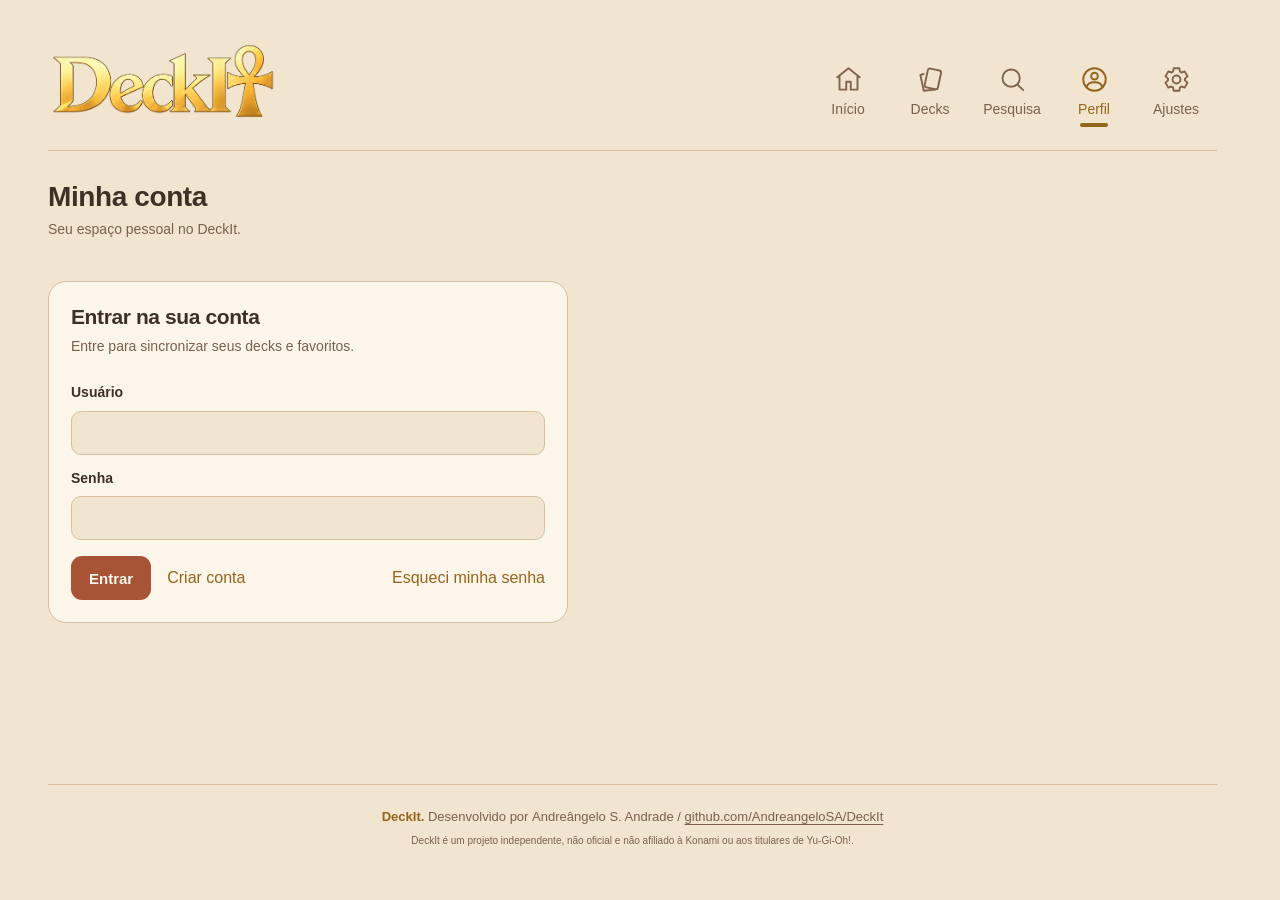
==== commit 16e6ad1f: "Adjusted account details page, fixed warning languages, fixed reset password button formatting on mo" ====
--- a/frontend/account.html
+++ b/frontend/account.html
@@ -18,7 +18,7 @@
   <link rel="icon" type="image/png" sizes="48x48" href="assets/logo/favicon.png">
   <title>DeckIt — Minha conta</title>
   <link rel="stylesheet" href="css/style.css?v=20261113-app-notices">
-  <link rel="stylesheet" href="css/account.css?v=20261113-password-recovery">
+  <link rel="stylesheet" href="css/account.css?v=20261113-mobile-login">
   <link rel="stylesheet" href="css/i18n-layout.css">
 </head>
 <body>
@@ -103,7 +103,7 @@
       <a class="nav-item" href="settings.html" aria-label="Configurações"><svg class="icon" viewBox="0 0 24 24" fill="none" stroke="currentColor" stroke-width="1.7" stroke-linecap="round" stroke-linejoin="round" aria-hidden="true"><path d="M9.5 2h5l.6 3a8 8 0 0 1 1.3.8l2.9-1 2.5 4.4-2.3 2a8 8 0 0 1 0 1.6l2.3 2-2.5 4.4-2.9-1a8 8 0 0 1-1.3.8l-.6 3h-5l-.6-3a8 8 0 0 1-1.3-.8l-2.9 1-2.5-4.4 2.3-2a8 8 0 0 1 0-1.6l-2.3-2 2.5-4.4 2.9 1A8 8 0 0 1 8.9 5Z"/><circle cx="12" cy="12" r="3.5"/></svg><span>Ajustes</span></a>
     </nav>
   </div>
-  <script src="js/api.js?v=20261103-persistent-cache" defer></script>
-  <script src="js/app.js?v=20261113-account-fields" defer></script>
+  <script src="js/api.js?v=20261113-localized-notices" defer></script>
+  <script src="js/app.js?v=20261113-localized-notices" defer></script>
 </body>
 </html>
--- a/frontend/css/account.css
+++ b/frontend/css/account.css
@@ -56,12 +56,15 @@
   .account-stats .stat-card { aspect-ratio: 5 / 3; }
 }
 
+#reset-password-link {
+  margin-inline-start: auto;
+  color: var(--gold);
+}
 
-
-#reset-password-link {
-  justify-self: end;
-  align-self: flex-end;
-  margin-inline-start: auto;
-  margin-bottom: 10px;
-  color: var(--accent);
-}+@media (max-width: 480px) {
+  #auth-panel { padding-inline: clamp(10px, 4vw, 18px); }
+  #auth-form .auth-actions { gap: 6px; }
+  #auth-form .auth-actions > * { font-size: 14px; white-space: nowrap; }
+  #auth-submit { padding-inline: 10px; }
+  #auth-mode-toggle { padding-inline: 0; }
+}
